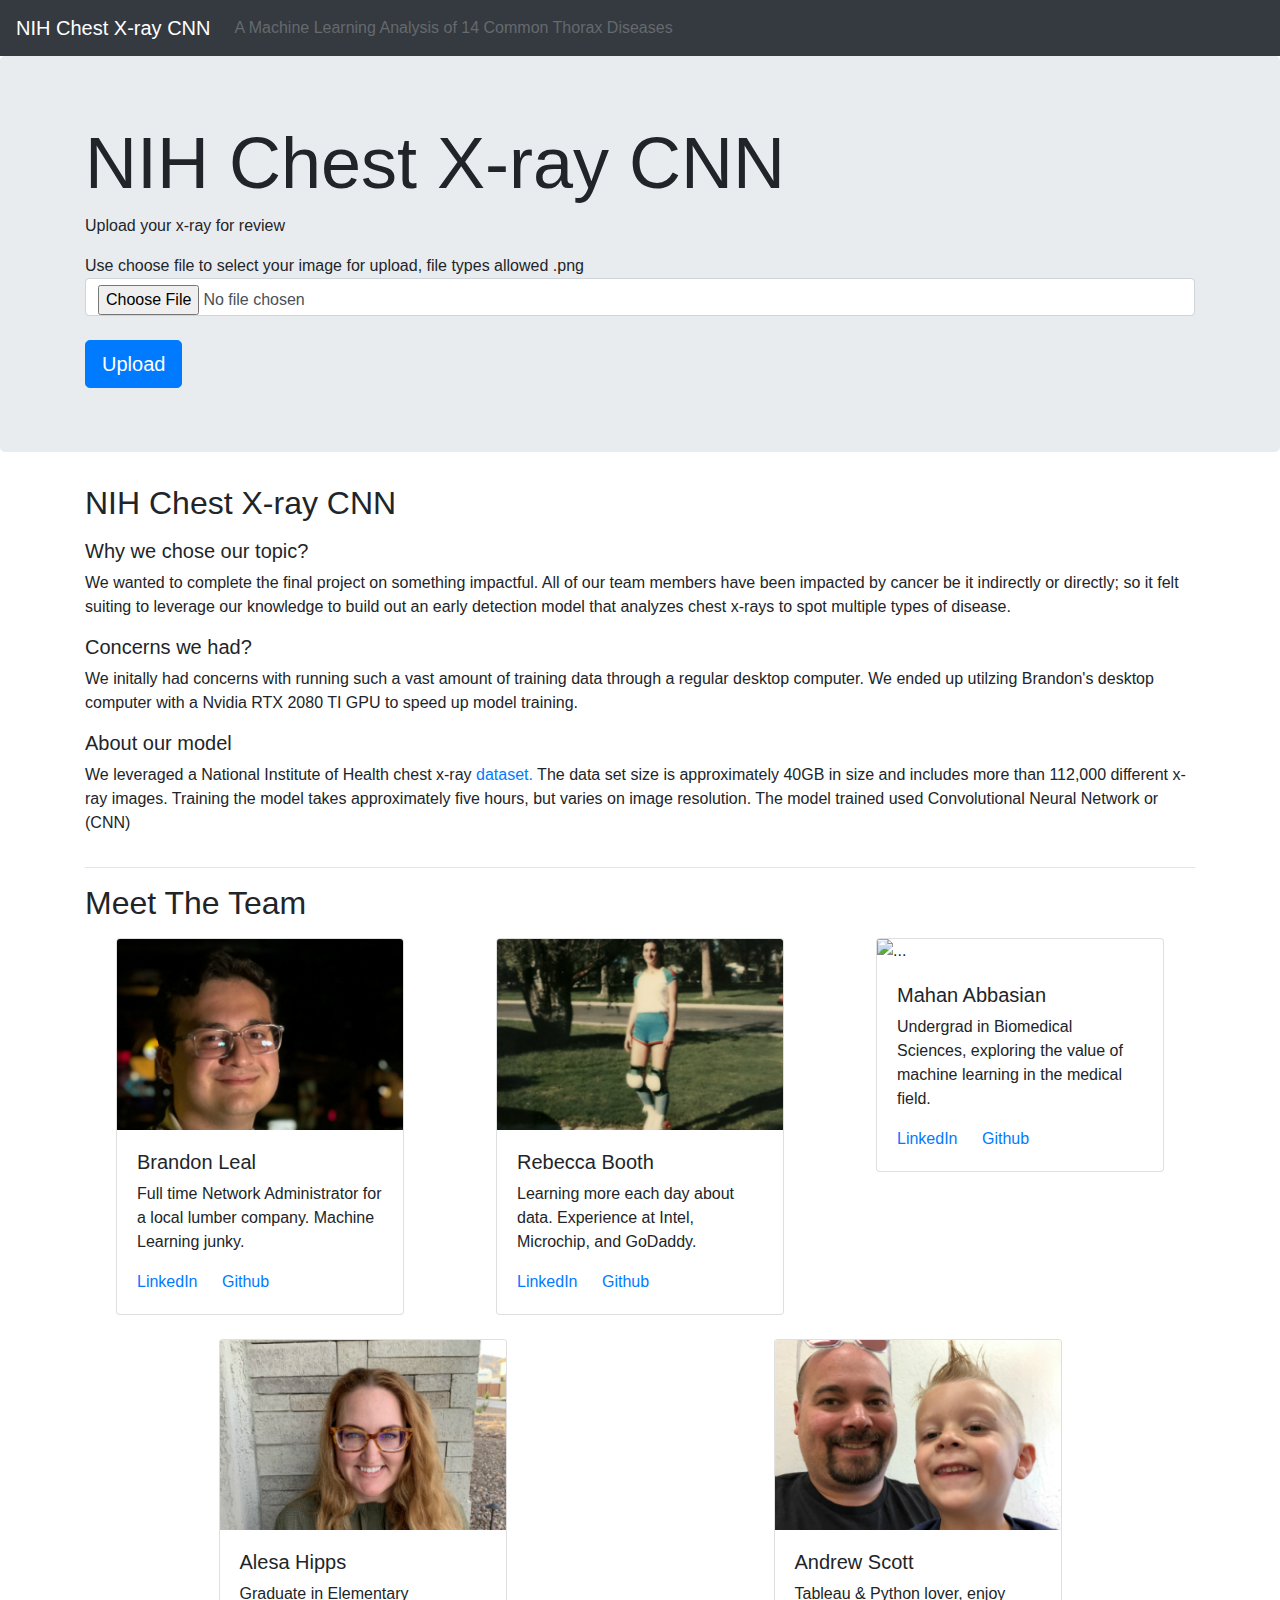
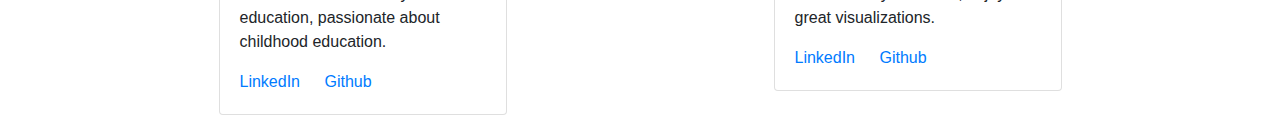
==== Flask/static/index.html @ 45861fa5 "update" ====
<!DOCTYPE html>
<html lang="en">
<head>
    <meta charset="UTF-8">
    <meta name="viewport" content="width=device-width, initial-scale=1.0">
    <meta http-equiv="X-UA-Compatible" content="ie=edge">
    <title>NIH Chest X-ray CNN</title>

    <link href="styles.css" rel="stylesheet">
  </head>


</head>
<link rel="stylesheet" href="https://stackpath.bootstrapcdn.com/bootstrap/4.3.1/css/bootstrap.min.css" integrity="sha384-ggOyR0iXCbMQv3Xipma34MD+dH/1fQ784/j6cY/iJTQUOhcWr7x9JvoRxT2MZw1T" crossorigin="anonymous">
<script src="https://stackpath.bootstrapcdn.com/bootstrap/4.3.1/js/bootstrap.min.js" integrity="sha384-JjSmVgyd0p3pXB1rRibZUAYoIIy6OrQ6VrjIEaFf/nJGzIxFDsf4x0xIM+B07jRM" crossorigin="anonymous"></script>
<script src="https://code.jquery.com/jquery-3.3.1.slim.min.js" integrity="sha384-q8i/X+965DzO0rT7abK41JStQIAqVgRVzpbzo5smXKp4YfRvH+8abtTE1Pi6jizo" crossorigin="anonymous"></script>
<script src="https://cdnjs.cloudflare.com/ajax/libs/popper.js/1.14.7/umd/popper.min.js" integrity="sha384-UO2eT0CpHqdSJQ6hJty5KVphtPhzWj9WO1clHTMGa3JDZwrnQq4sF86dIHNDz0W1" crossorigin="anonymous"></script>
<body>

<!-- Navbar-->
<nav class="navbar navbar-expand-md navbar-dark fixed-top bg-dark">    
  <a class="navbar-brand" href="#">NIH Chest X-ray CNN</a>
    <button class="navbar-toggler" type="button" data-toggle="collapse" data-target="#navbarSupportedContent" aria-controls="navbarSupportedContent" aria-expanded="false" aria-label="Toggle navigation">
      <span class="navbar-toggler-icon"></span>
    </button>
    <div class="collapse navbar-collapse" id="navbarSupportedContent">
      <ul class="navbar-nav mr-auto">
        <li class="nav-item active"><!--
          <a class="nav-link" href="#">Home<span class="sr-only">(current)</span></a>
        </li>-->
        <!--
        <li class="nav-item">
          <a class="nav-link" href="#">Link</a>
        </li>-->
 <!--      <li class="nav-item dropdown">
          <a class="nav-link dropdown-toggle" href="#" id="navbarDropdown" role="button" data-toggle="dropdown" aria-haspopup="true" aria-expanded="false">
            Dropdown
          </a>
          <div class="dropdown-menu" aria-labelledby="navbarDropdown">
            <a class="dropdown-item" href="#">Action</a>
            <a class="dropdown-item" href="#">Another action</a>
            <div class="dropdown-divider"></div>
            <a class="dropdown-item" href="#">Something else here</a>
          </div>
        </li>--> 
        <li class="nav-item">
          <a class="nav-link disabled" href="#" tabindex="-1" aria-disabled="true">A Machine Learning Analysis of 14 Common Thorax Diseases</a>
        </li>
      </ul><!--
      <form class="form-inline my-2 my-lg-0">
        <input class="form-control mr-sm-2" type="search" placeholder="Search" aria-label="Search">
        <button class="btn btn-outline-success my-2 my-sm-0" type="submit">Search</button>
      </form> -->
    </div>
  </nav>
<!--Jumbotron-->


  <div class="jumbotron">
    <div class="container">
      <h1 class="display-3">NIH Chest X-ray CNN</h1>
      <p>Upload your x-ray for review</p>
      <p></p>
      <form method='post' action='' enctype="multipart/form-data">
        Use choose file to select your image for upload, file types allowed .png <input type='file' name='file' id='file' class='form-control' ><br>
        <input type='button' class='btn btn-primary btn-lg' value='Upload' id='upload'>
      </form>


    </div>
  </div>

  <div class="container">
    <!-- Example row of columns -->
    <div class="row">
      <div class="col-md">
        <h2>NIH Chest X-ray CNN</h2>
        <p><h5>Why we chose our topic?</h5>We wanted to complete the final project on something impactful. 
          All of our team members have been impacted by cancer be it indirectly or directly; so it felt suiting to leverage our knowledge
          to build out an early detection model that analyzes chest x-rays to spot multiple types of disease.
        </p>
        <p>
          <h5>Concerns we had?</h5> We initally had concerns with running such a vast amount of training data through a regular
          desktop computer. We ended up utilzing Brandon's desktop computer with a Nvidia RTX 2080 TI GPU to speed up model training.
        </p>
        <p>
          <h5>About our model</h5>
          We leveraged a National Institute of Health chest x-ray<a href="https://nihcc.app.box.com/v/ChestXray-NIHCC/folder/36938765345"> dataset. </a>
          The data set size is approximately 40GB in size and includes more than 
          112,000 different x-ray images. Training the model takes approximately five hours, but varies on image resolution. The model trained 
          used Convolutional Neural Network or (CNN)<br>

        </p>


        <!--<p><a class="btn btn-secondary" href="about.html" role="button">View details &raquo;</a></p>-->
      </div>
    </div>

    <hr>

  </div>
  <div class="container">
  <p>
  <h2>Meet The Team</h2>
  </p>
</div>
  <div class="container">
    <div class="row">
      <div class="col-md-4">
        <div class="card mx-auto" style="width: 18rem;">
          <img src="img/b_rad.jpg" class="card-img-top" alt="...">
          <div class="card-body">
            <h5>Brandon Leal</h5>
            <p class="card-text">Full time Network Administrator for a local lumber company. Machine Learning junky.</p>
            <a href="https://www.linkedin.com/in/brandon-leal-b69b05175/" class="card-link">LinkedIn</a>
            <a href="https://github.com/FunFighter" class="card-link">Github</a>
          </div>
        </div>
      </div>
      <div class="col-md-4">
        <div class="card mx-auto" style="width: 18rem;">
          <img src="img/rebecca.jpg" class="card-img-top" alt="...">
          <div class="card-body">
            <h5>Rebecca Booth</h5>
            <p class="card-text">Learning more each day about data. Experience at Intel, Microchip, and GoDaddy.</p>
            <a href="https://www.linkedin.com/in/rebeccaboothaz/" class="card-link">LinkedIn</a>
            <a href="#" class="card-link">Github</a>
          </div>
          </div>
      </div>

      <div class="col-md-4">
        <div class="card mx-auto" style="width: 18rem;">
          <img src="https://via.placeholder.com/300x200" class="card-img-top" alt="...">
          <div class="card-body">
            <h5>Mahan Abbasian</h5>
            <p class="card-text">Undergrad in Biomedical Sciences, exploring the value of machine learning in the medical field.</p>
            <a href="https://www.linkedin.com/in/mahan-abbasian-404a92175/" class="card-link">LinkedIn</a>
            <a href="https://github.com/mahanabba" class="card-link">Github</a>
          </div>
      </div>
    </div>
  </div>
<br>
  <div class="container">
      <div class="row">
      <div class="col-md-6">
        <div class="card mx-auto" style="width: 18rem;">
          <img src="img/alesa.jpg" class="card-img-top" alt="...">
          <div class="card-body">
            <h5>Alesa Hipps</h5>
            <p class="card-text">Graduate in Elementary education, passionate about childhood education.</p>
            <a href="#" class="card-link">LinkedIn</a>
            <a href="https://github.com/twohipps" class="card-link">Github</a>
          </div>
        </div>
      </div>
      <div class="col-md-6">
        <div class="card mx-auto" style="width: 18rem;">
          <img src="img/andy.jpg" class="card-img-top" alt="...">
          <div class="card-body">
            <h5>Andrew Scott</h5>
            <p class="card-text">Tableau & Python lover, enjoy great visualizations.</p>
            <a href="www.linkedin.com/in/andrew-scott-91234ba6" class="card-link">LinkedIn</a>
            <a href="https://github.com/ascott4680" class="card-link">Github</a>
          </div>
          </div>
        </div>

  </div>


</body>
</html>
---- Flask/static/styles.css ----
body {
  padding-top: 3.5rem;
}
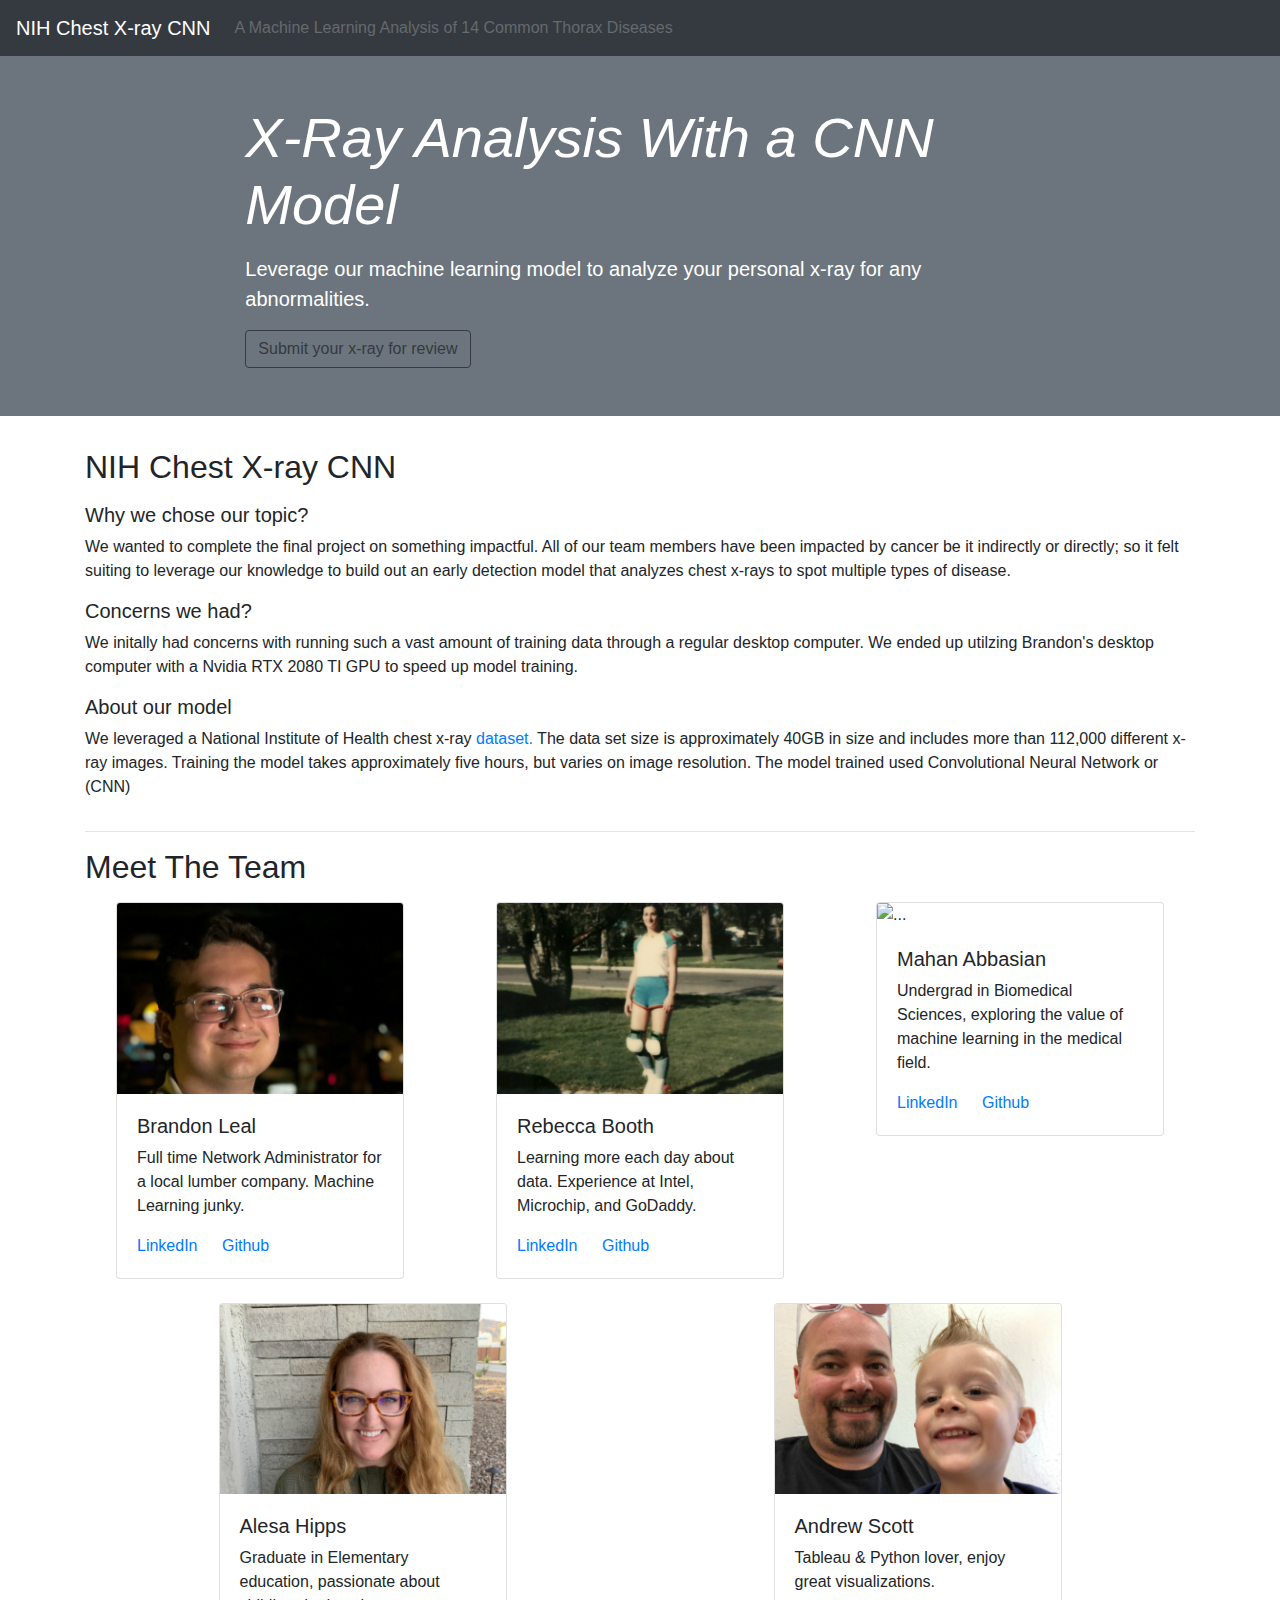
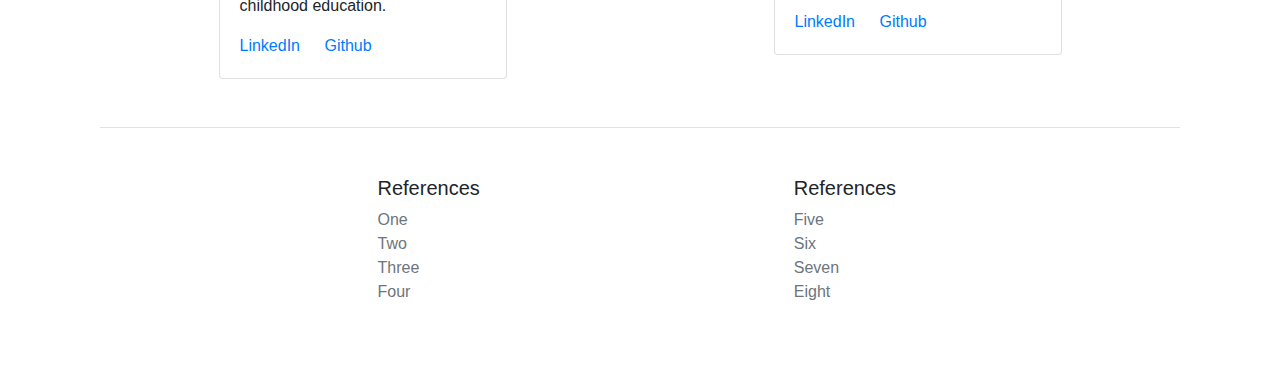
==== commit 4187132a: "updates" ====
--- a/Flask/static/index.html
+++ b/Flask/static/index.html
@@ -56,19 +56,16 @@
 <!--Jumbotron-->
 
 
-  <div class="jumbotron">
-    <div class="container">
-      <h1 class="display-3">NIH Chest X-ray CNN</h1>
-      <p>Upload your x-ray for review</p>
-      <p></p>
-      <form method='post' action='' enctype="multipart/form-data">
-        Use choose file to select your image for upload, file types allowed .png <input type='file' name='file' id='file' class='form-control' ><br>
-        <input type='button' class='btn btn-primary btn-lg' value='Upload' id='upload'>
-      </form>
 
-
-    </div>
+<div class="jumbotron jumbotron-fluid p-4 p-md-5 text-white bg-secondary">
+  <div class="col-md-8 offset-2 px-0">
+    <h1 class="display-4 font-italic">X-Ray Analysis With a CNN Model</h1>
+    <p class="lead my-3">
+      Leverage our machine learning model to analyze your personal x-ray for any abnormalities.
+    </p>
+    <a class="btn btn-outline-dark" href="submit.html" role="button">Submit your x-ray for review</a>
   </div>
+</div>
 
   <div class="container">
     <!-- Example row of columns -->
@@ -171,5 +168,29 @@
   </div>
 
 
+  <footer class="pt-4 my-md-5 pt-md-5 border-top">
+    <div class="row">
+      <div class="col-6 offset-3 col-md">
+        <h5>References</h5>
+        <ul class="list-unstyled text-small">
+          <li><a class="text-muted" href="#">One</a></li>
+          <li><a class="text-muted" href="#">Two</a></li>
+          <li><a class="text-muted" href="#">Three</a></li>
+          <li><a class="text-muted" href="#">Four</a></li>
+        </ul>
+      </div>
+      <div class="col-6 col-md">
+        <h5>References</h5>
+        <ul class="list-unstyled text-small">
+          <li><a class="text-muted" href="#">Five</a></li>
+          <li><a class="text-muted" href="#">Six</a></li>
+          <li><a class="text-muted" href="#">Seven</a></li>
+          <li><a class="text-muted" href="#">Eight</a></li>
+        </ul>
+      </div>
+    </div>
+  </footer>
+</div>
+
 </body>
 </html>